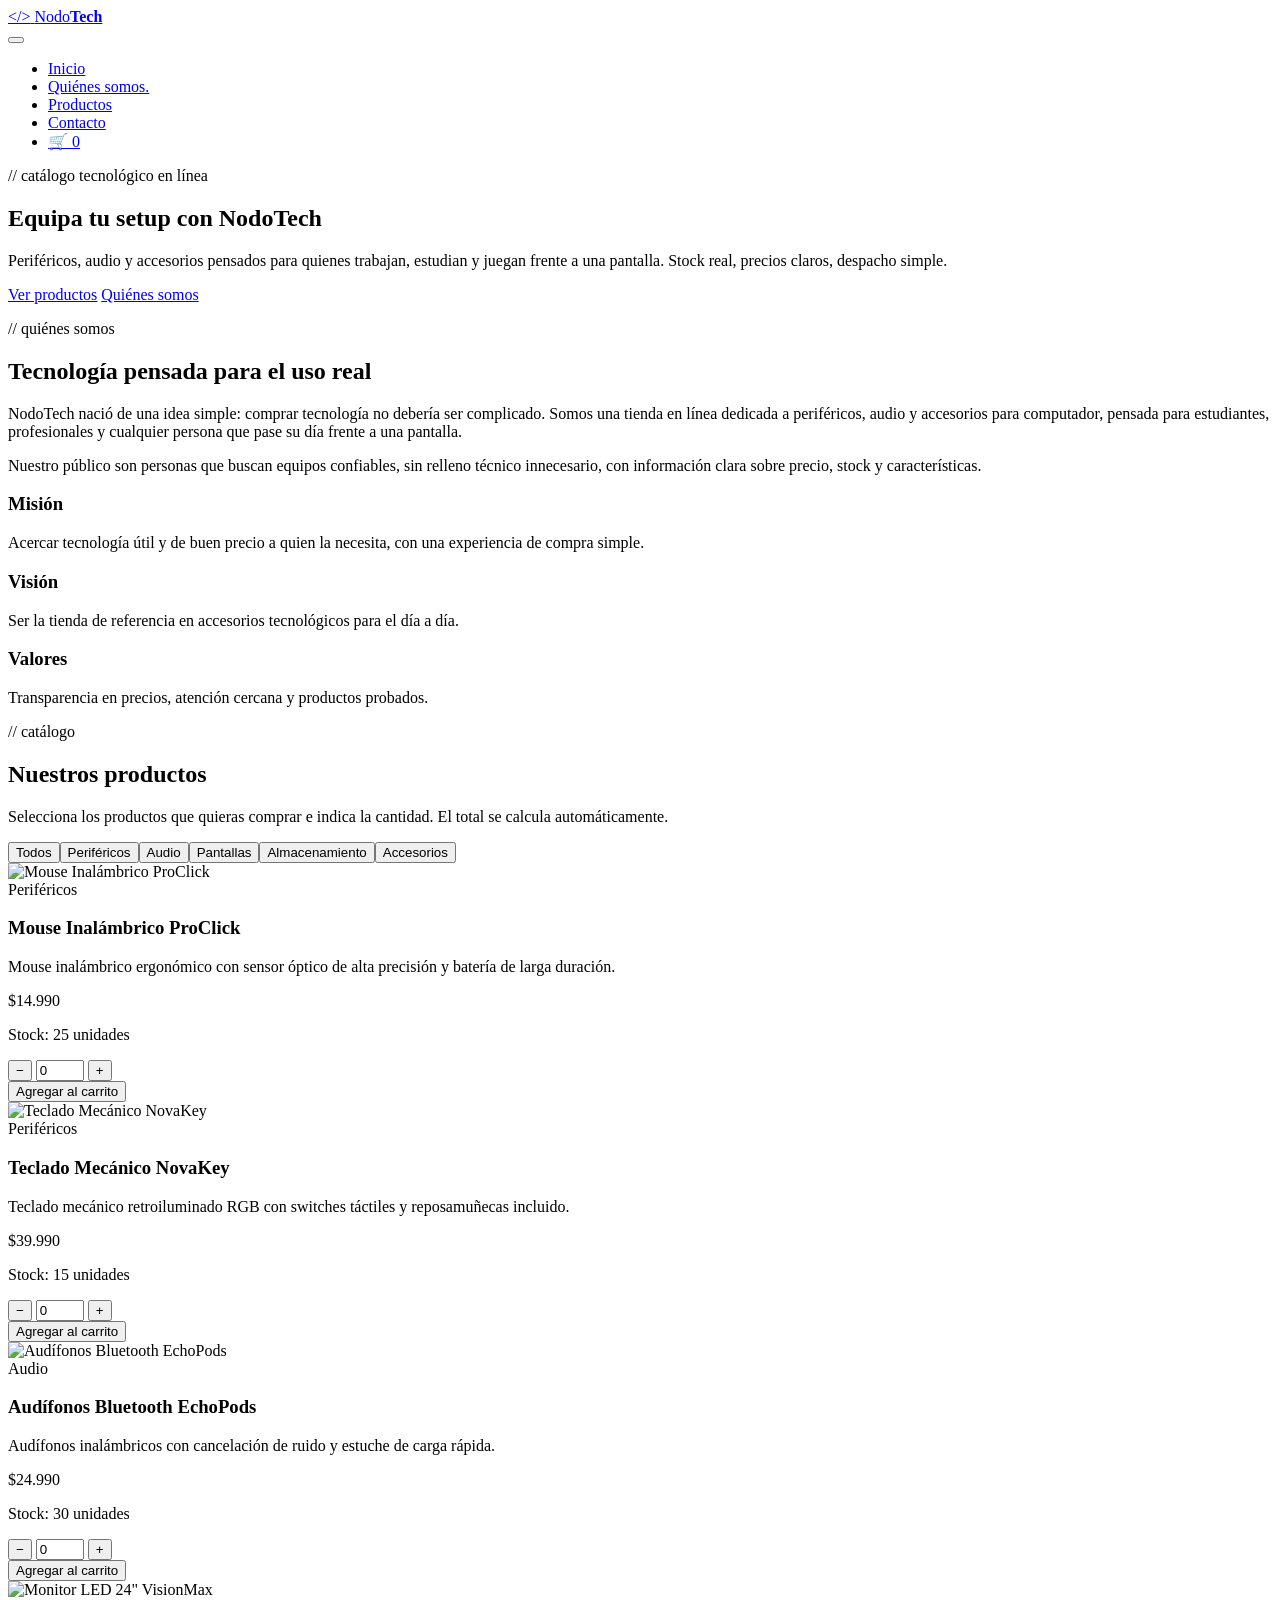
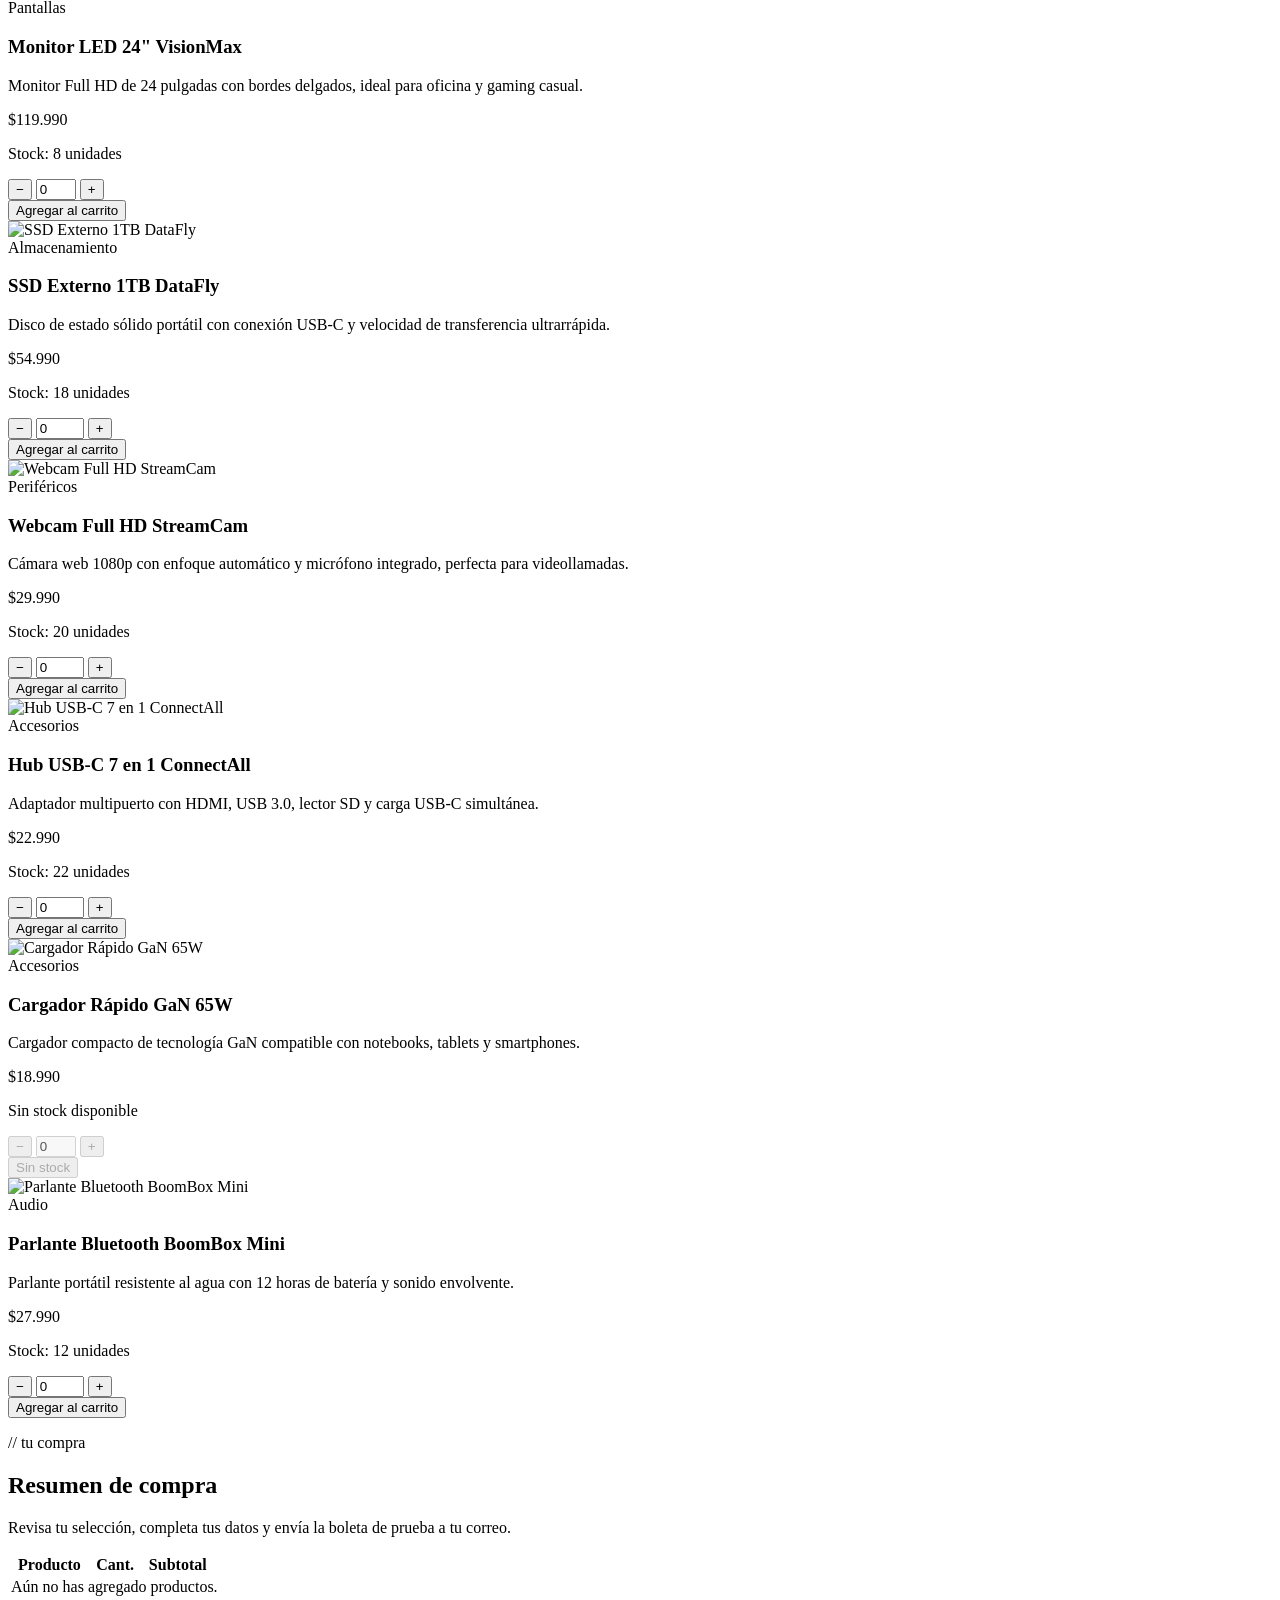
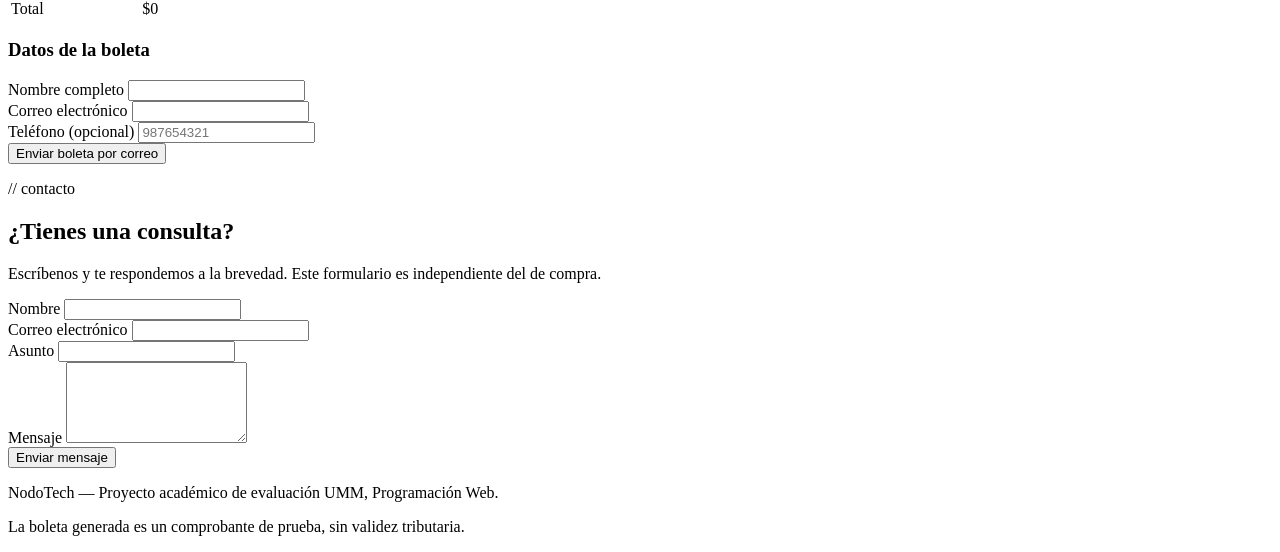
==== index.html @ cfc3ee5e "eedith index" ====
<!DOCTYPE html>
<html lang="es">
<head>
<meta charset="UTF-8">
<meta name="viewport" content="width=device-width, initial-scale=1.0">
<title>NodoTech — Tienda de Tecnología</title>
<meta name="description" content="NodoTech: periféricos, audio, pantallas y accesorios tecnológicos.">
<link rel="stylesheet" href="css/style.css">
</head>
<body>

<header class="site-header">
  <div class="container header-inner">
    <a href="#inicio" class="brand">
      <span class="brand-mark">&lt;/&gt;</span>
      <span class="brand-name">Nodo<strong>Tech</strong></span>
    </a>
    <nav class="main-nav" aria-label="Navegación principal">
      <button class="nav-toggle" id="navToggle" aria-expanded="false" aria-controls="navMenu" aria-label="Abrir menú">
        <span></span><span></span><span></span>
      </button>
      <ul id="navMenu" class="nav-menu">
        <li><a href="#inicio">Inicio</a></li>
        <li><a href="#quienes-somos">Quiénes somos.</a></li>
        <li><a href="#productos">Productos</a></li>
        <li><a href="#contacto">Contacto</a></li>
        <li><a href="#carrito" class="nav-cart">🛒 <span id="navCartCount">0</span></a></li>
      </ul>
    </nav>
  </div>
</header>

<main>

  <!-- INICIO -->
  <section id="inicio" class="hero">
    <div class="container hero-inner">
      <p class="eyebrow">// catálogo tecnológico en línea</p>
      <h1>Equipa tu setup con <span class="accent">NodoTech</span></h1>
      <p class="hero-lead">Periféricos, audio y accesorios pensados para quienes trabajan, estudian y juegan frente a una pantalla. Stock real, precios claros, despacho simple.</p>
      <div class="hero-actions">
        <a href="#productos" class="btn btn-primary">Ver productos</a>
        <a href="#quienes-somos" class="btn btn-ghost">Quiénes somos</a>
      </div>
    </div>
  </section>

  <!-- QUIENES SOMOS -->
  <section id="quienes-somos" class="section section-alt">
    <div class="container">
      <p class="eyebrow">// quiénes somos</p>
      <h2>Tecnología pensada para el uso real</h2>
      <div class="about-grid">
        <div class="about-text">
          <p>NodoTech nació de una idea simple: comprar tecnología no debería ser complicado. Somos una tienda en línea dedicada a periféricos, audio y accesorios para computador, pensada para estudiantes, profesionales y cualquier persona que pase su día frente a una pantalla.</p>
          <p>Nuestro público son personas que buscan equipos confiables, sin relleno técnico innecesario, con información clara sobre precio, stock y características.</p>
        </div>
        <div class="about-values">
          <article class="value-card">
            <h3>Misión</h3>
            <p>Acercar tecnología útil y de buen precio a quien la necesita, con una experiencia de compra simple.</p>
          </article>
          <article class="value-card">
            <h3>Visión</h3>
            <p>Ser la tienda de referencia en accesorios tecnológicos para el día a día.</p>
          </article>
          <article class="value-card">
            <h3>Valores</h3>
            <p>Transparencia en precios, atención cercana y productos probados.</p>
          </article>
        </div>
      </div>
    </div>
  </section>

  <!-- PRODUCTOS -->
  <section id="productos" class="section">
    <div class="container">
      <p class="eyebrow">// catálogo</p>
      <h2>Nuestros productos</h2>
      <p class="section-lead">Selecciona los productos que quieras comprar e indica la cantidad. El total se calcula automáticamente.</p>

      <div class="filters" id="filtros" aria-label="Filtrar por categoría"></div>

      <div id="productGrid" class="product-grid" aria-live="polite">
        <p class="loading-msg">Cargando productos…</p>
      </div>
    </div>
  </section>

  <!-- CARRITO / BOLETA -->
  <section id="carrito" class="section section-alt">
    <div class="container">
      <p class="eyebrow">// tu compra</p>
      <h2>Resumen de compra</h2>
      <p class="section-lead">Revisa tu selección, completa tus datos y envía la boleta de prueba a tu correo.</p>

      <div class="cart-layout">
        <div class="cart-summary">
          <table class="cart-table" id="cartTable">
            <thead>
              <tr><th>Producto</th><th>Cant.</th><th>Subtotal</th><th></th></tr>
            </thead>
            <tbody id="cartBody">
              <tr class="cart-empty-row"><td colspan="4">Aún no has agregado productos.</td></tr>
            </tbody>
            <tfoot>
              <tr><td colspan="2">Total</td><td id="cartTotal">$0</td><td></td></tr>
            </tfoot>
          </table>
        </div>

        <form id="formCompra" class="form-card" novalidate
              action="https://formsubmit.co/TU-CORREO@ejemplo.com" method="POST">
          <h3>Datos de la boleta</h3>

          <div class="form-group">
            <label for="compraNombre">Nombre completo</label>
            <input type="text" id="compraNombre" name="nombre" required minlength="3" autocomplete="name">
            <span class="error-msg" id="errCompraNombre"></span>
          </div>

          <div class="form-group">
            <label for="compraCorreo">Correo electrónico</label>
            <input type="email" id="compraCorreo" name="email" required autocomplete="email">
            <span class="error-msg" id="errCompraCorreo"></span>
          </div>

          <div class="form-group">
            <label for="compraTelefono">Teléfono (opcional)</label>
            <input type="tel" id="compraTelefono" name="telefono" inputmode="numeric" placeholder="987654321">
            <span class="error-msg" id="errCompraTelefono"></span>
          </div>

          <input type="hidden" name="_subject" value="Nueva boleta — NodoTech">
          <input type="hidden" name="detalle_compra" id="detalleCompra">
          <input type="hidden" name="_captcha" value="false">
          <input type="hidden" name="_template" value="table">
          <input type="hidden" name="_next" value="gracias.html">

          <span class="error-msg" id="errCarritoVacio"></span>

          <button type="submit" class="btn btn-primary btn-block">Enviar boleta por correo</button>
        </form>
      </div>
    </div>
  </section>

  <!-- CONTACTO -->
  <section id="contacto" class="section">
    <div class="container">
      <p class="eyebrow">// contacto</p>
      <h2>¿Tienes una consulta?</h2>
      <p class="section-lead">Escríbenos y te respondemos a la brevedad. Este formulario es independiente del de compra.</p>

      <form id="formContacto" class="form-card form-card-contact" novalidate
            action="https://formsubmit.co/TU-CORREO@ejemplo.com" method="POST">
        <div class="form-group">
          <label for="contNombre">Nombre</label>
          <input type="text" id="contNombre" name="nombre" required minlength="3" autocomplete="name">
          <span class="error-msg" id="errContNombre"></span>
        </div>

        <div class="form-group">
          <label for="contCorreo">Correo electrónico</label>
          <input type="email" id="contCorreo" name="email" required autocomplete="email">
          <span class="error-msg" id="errContCorreo"></span>
        </div>

        <div class="form-group">
          <label for="contAsunto">Asunto</label>
          <input type="text" id="contAsunto" name="asunto" required minlength="3">
          <span class="error-msg" id="errContAsunto"></span>
        </div>

        <div class="form-group">
          <label for="contMensaje">Mensaje</label>
          <textarea id="contMensaje" name="mensaje" rows="5" required minlength="10"></textarea>
          <span class="error-msg" id="errContMensaje"></span>
        </div>

        <input type="hidden" name="_subject" value="Nuevo mensaje de contacto — NodoTech">
        <input type="hidden" name="_captcha" value="false">
        <input type="hidden" name="_next" value="gracias.html">

        <button type="submit" class="btn btn-primary btn-block">Enviar mensaje</button>
      </form>
    </div>
  </section>

</main>

<footer class="site-footer">
  <div class="container footer-inner">
    <p>NodoTech — Proyecto académico de evaluación UMM, Programación Web.</p>
    <p class="footer-note">La boleta generada es un comprobante de prueba, sin validez tributaria.</p>
  </div>
</footer>

<!-- Plantilla de tarjeta de producto (usada por JS) -->
<template id="productCardTemplate">
  <article class="product-card">
    <div class="product-img"><img src="" alt=""></div>
    <div class="product-body">
      <span class="product-category"></span>
      <h3 class="product-name"></h3>
      <p class="product-desc"></p>
      <p class="product-price"></p>
      <p class="product-stock"></p>
      <div class="qty-control">
        <button type="button" class="qty-btn qty-minus" aria-label="Disminuir cantidad">−</button>
        <input type="number" class="qty-input" value="0" min="0" inputmode="numeric" aria-label="Cantidad">
        <button type="button" class="qty-btn qty-plus" aria-label="Aumentar cantidad">+</button>
      </div>
      <button type="button" class="btn btn-add">Agregar al carrito</button>
    </div>
  </article>
</template>

<script src="js/app.js"></script>
</body>
</html>
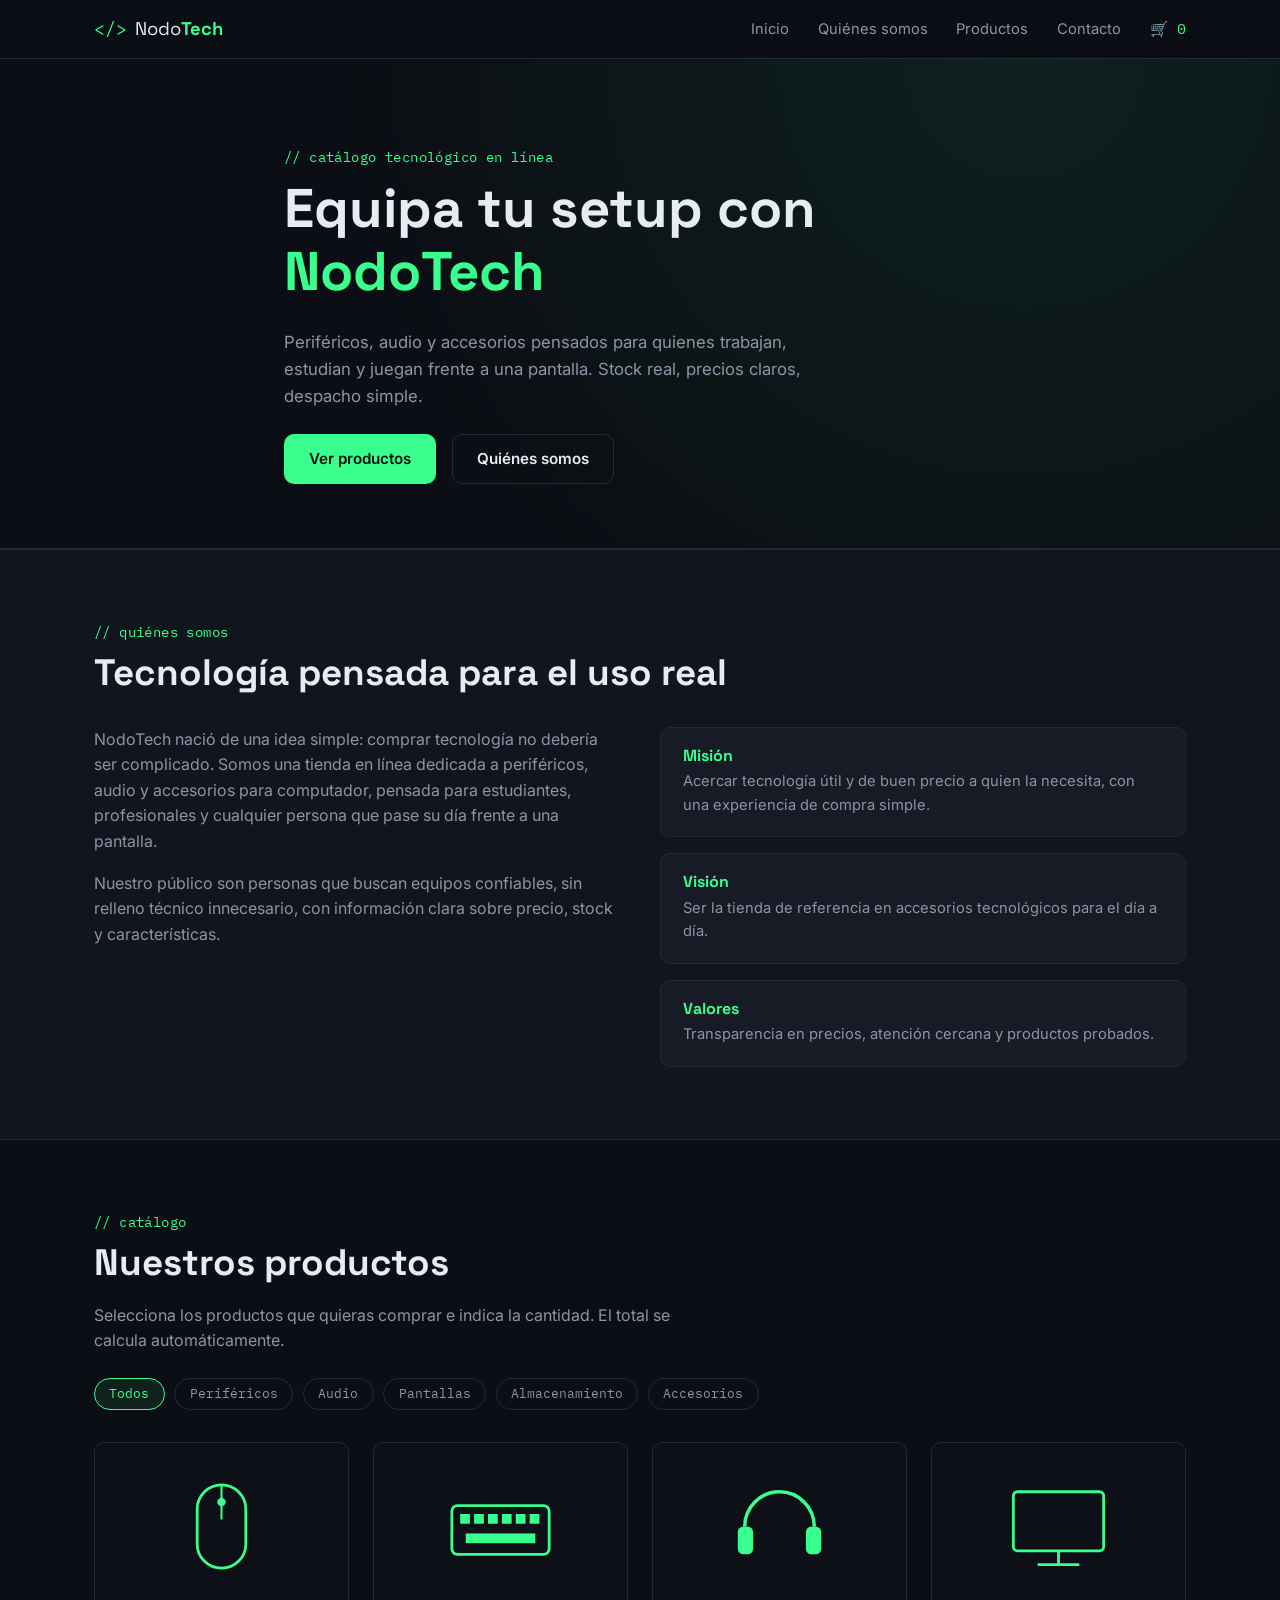
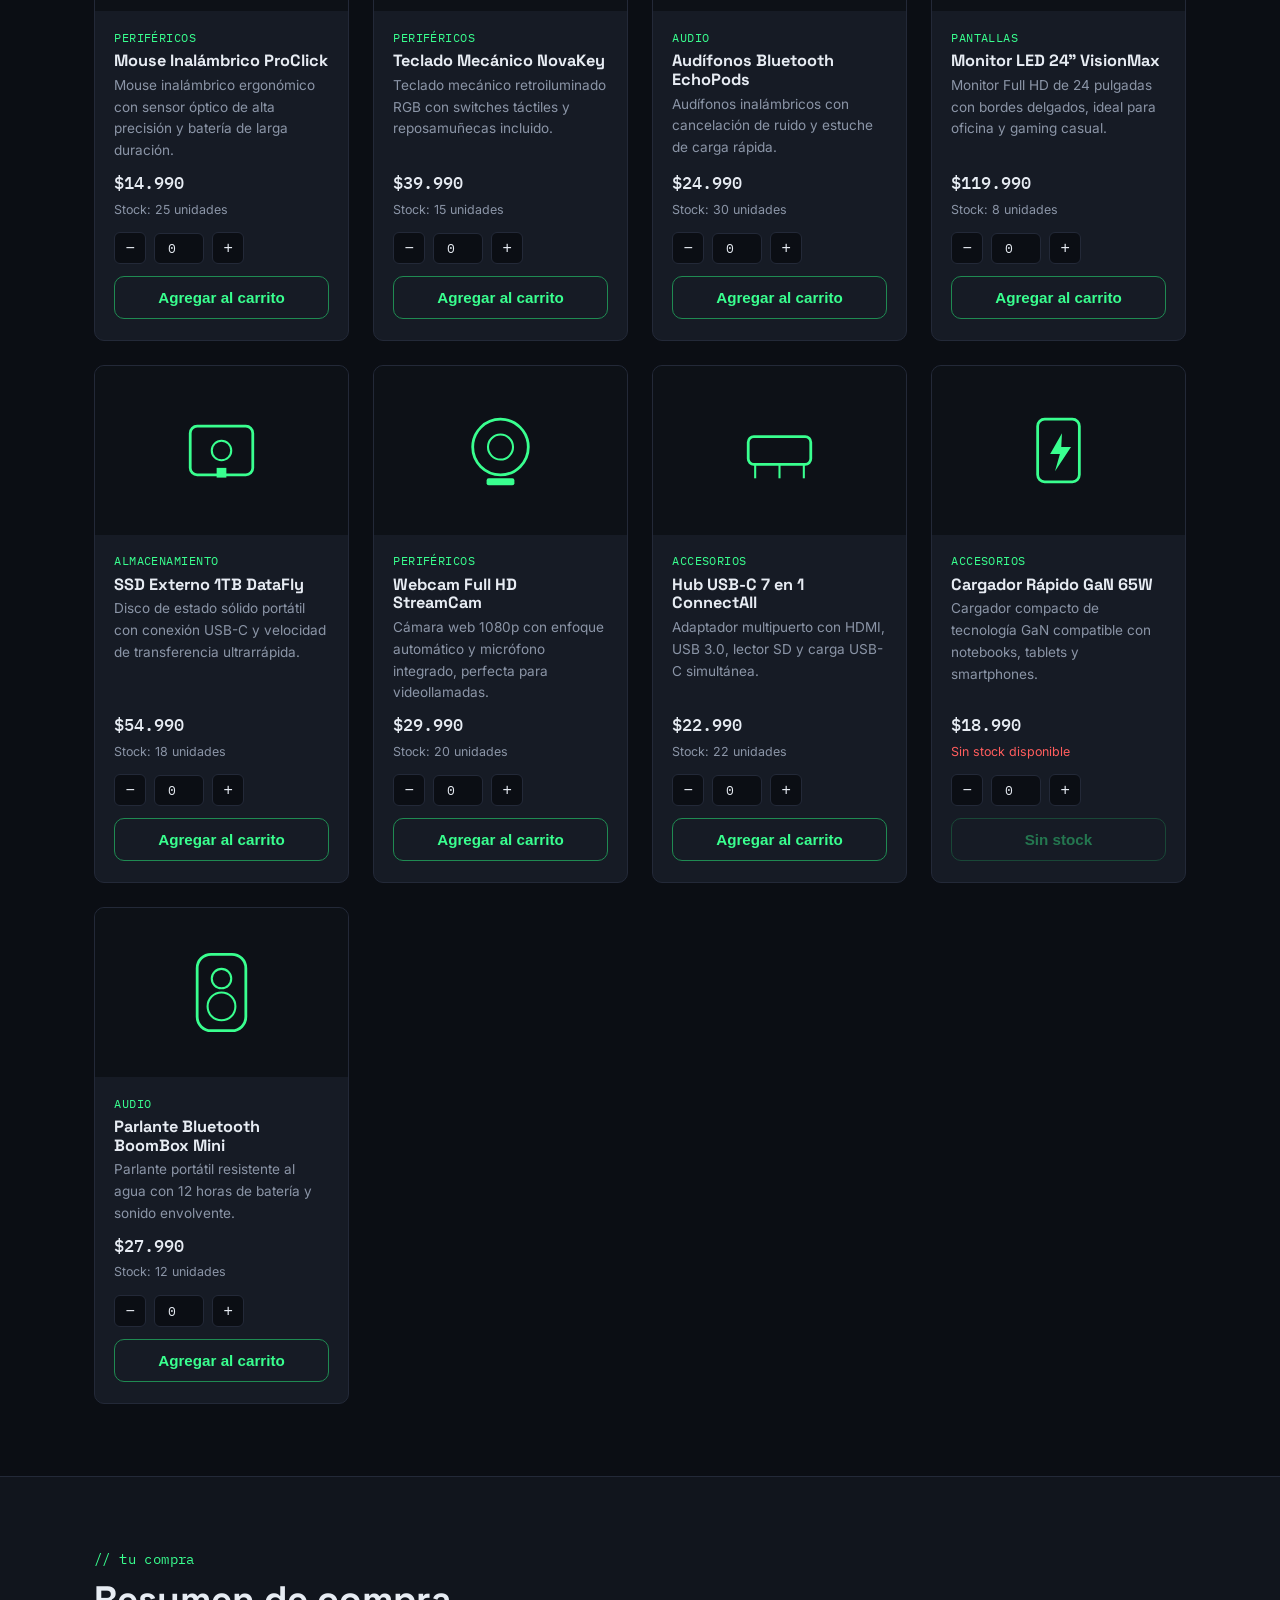
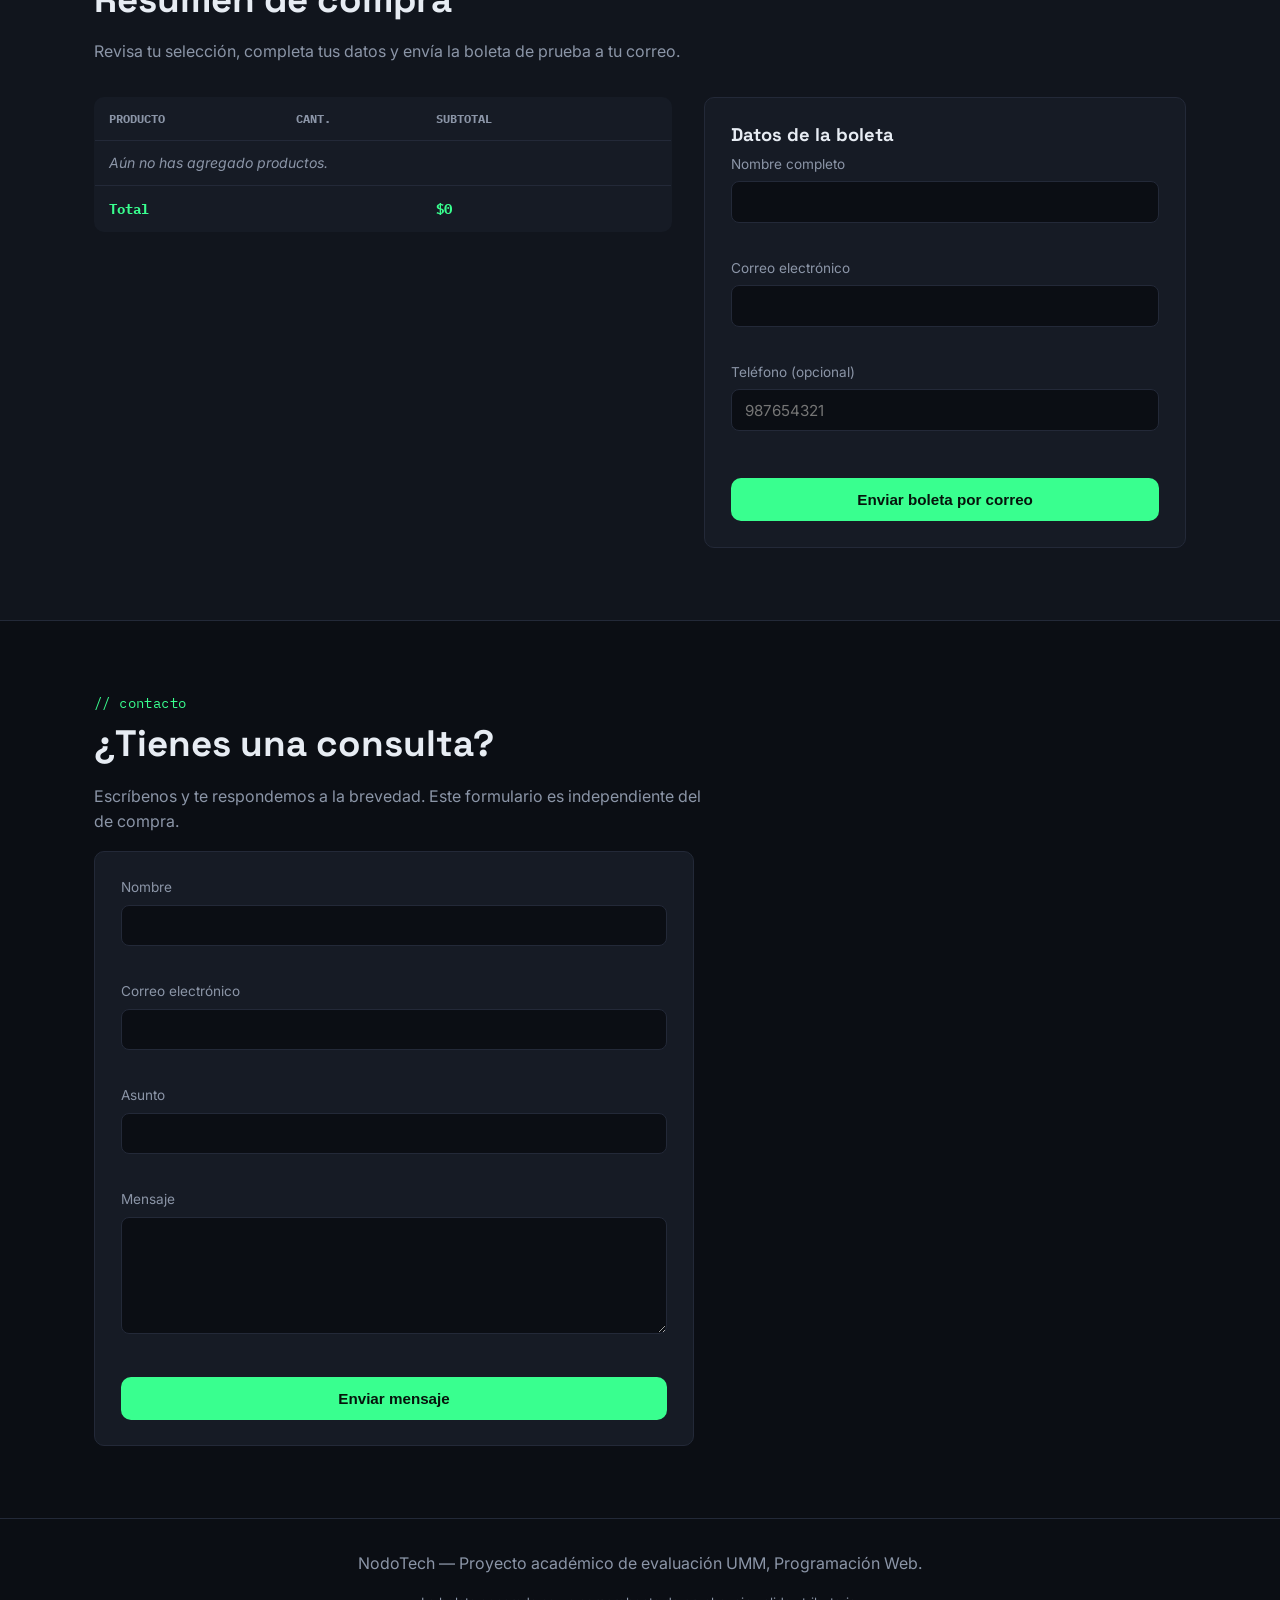
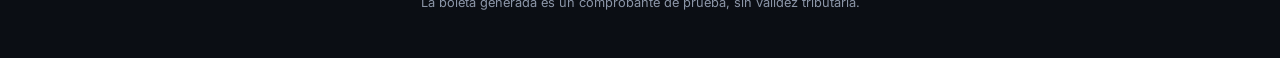
==== commit 5ea7ac4b: "edicion final y estructuracion proyecto UMM" ====
--- a/index.html
+++ b/index.html
@@ -21,7 +21,7 @@
       </button>
       <ul id="navMenu" class="nav-menu">
         <li><a href="#inicio">Inicio</a></li>
-        <li><a href="#quienes-somos">Quiénes somos.</a></li>
+        <li><a href="#quienes-somos">Quiénes somos</a></li>
         <li><a href="#productos">Productos</a></li>
         <li><a href="#contacto">Contacto</a></li>
         <li><a href="#carrito" class="nav-cart">🛒 <span id="navCartCount">0</span></a></li>
--- a/css/style.css
+++ b/css/style.css
@@ -0,0 +1,437 @@
+@import url('https://fonts.googleapis.com/css2?family=Space+Grotesk:wght@500;700&family=Inter:wght@400;500;600&family=IBM+Plex+Mono:wght@400;500&display=swap');
+
+/* ===================================================
+   NodoTech — style.css
+   Paleta: fondo casi negro azulado, acento verde-lima
+   terminal, tipografía mono para detalles técnicos.
+   =================================================== */
+
+:root {
+  --bg: #0b0e14;
+  --bg-alt: #11151d;
+  --surface: #161b25;
+  --border: #232938;
+  --text: #e7ecf3;
+  --text-dim: #8b95a7;
+  --accent: #39ff8f;
+  --accent-dim: #1f8a52;
+  --danger: #ff5d5d;
+  --radius: 10px;
+  --font-display: 'Space Grotesk', 'Segoe UI', sans-serif;
+  --font-mono: 'IBM Plex Mono', 'Courier New', monospace;
+  --font-body: 'Inter', 'Segoe UI', sans-serif;
+  --max-width: 1140px;
+}
+
+* { box-sizing: border-box; }
+
+html { scroll-behavior: smooth; }
+
+body {
+  margin: 0;
+  background: var(--bg);
+  color: var(--text);
+  font-family: var(--font-body);
+  line-height: 1.6;
+}
+
+img { max-width: 100%; display: block; }
+
+a { color: inherit; text-decoration: none; }
+
+h1, h2, h3 {
+  font-family: var(--font-display);
+  font-weight: 700;
+  line-height: 1.15;
+  margin: 0 0 .5em;
+}
+
+h1 { font-size: clamp(2rem, 5vw, 3.4rem); }
+h2 { font-size: clamp(1.6rem, 3.4vw, 2.3rem); }
+h3 { font-size: 1.15rem; }
+
+p { margin: 0 0 1em; color: var(--text-dim); }
+
+.container {
+  width: 100%;
+  max-width: var(--max-width);
+  margin: 0 auto;
+  padding: 0 1.5rem;
+}
+
+.eyebrow {
+  font-family: var(--font-mono);
+  color: var(--accent);
+  font-size: .85rem;
+  letter-spacing: .03em;
+  margin-bottom: .6em;
+}
+
+.accent { color: var(--accent); }
+
+/* ---------- Buttons ---------- */
+.btn {
+  display: inline-block;
+  padding: .75rem 1.5rem;
+  border-radius: var(--radius);
+  font-weight: 600;
+  font-size: .95rem;
+  cursor: pointer;
+  border: 1px solid transparent;
+  transition: transform .15s ease, background .15s ease, border-color .15s ease;
+}
+.btn:focus-visible {
+  outline: 2px solid var(--accent);
+  outline-offset: 2px;
+}
+.btn-primary {
+  background: var(--accent);
+  color: #06140c;
+}
+.btn-primary:hover { transform: translateY(-1px); background: #4dffa0; }
+.btn-ghost {
+  background: transparent;
+  color: var(--text);
+  border-color: var(--border);
+}
+.btn-ghost:hover { border-color: var(--accent); color: var(--accent); }
+.btn-block { width: 100%; }
+.btn-add {
+  width: 100%;
+  background: var(--surface);
+  color: var(--accent);
+  border: 1px solid var(--accent-dim);
+  margin-top: .75rem;
+}
+.btn-add:hover { background: var(--accent-dim); color: #06140c; }
+.btn-add:disabled {
+  opacity: .4;
+  cursor: not-allowed;
+}
+
+/* ---------- Header ---------- */
+.site-header {
+  position: sticky;
+  top: 0;
+  z-index: 50;
+  background: rgba(11, 14, 20, .9);
+  backdrop-filter: blur(8px);
+  border-bottom: 1px solid var(--border);
+}
+.header-inner {
+  display: flex;
+  align-items: center;
+  justify-content: space-between;
+  padding: .9rem 1.5rem;
+}
+.brand {
+  display: flex;
+  align-items: center;
+  gap: .5rem;
+  font-family: var(--font-display);
+  font-size: 1.15rem;
+}
+.brand-mark {
+  font-family: var(--font-mono);
+  color: var(--accent);
+}
+.brand-mark.big { font-size: 2.5rem; display: block; margin-bottom: .5rem; }
+.brand-name strong { color: var(--accent); }
+
+.nav-toggle {
+  display: none;
+  flex-direction: column;
+  gap: 5px;
+  background: none;
+  border: none;
+  cursor: pointer;
+  padding: 8px;
+}
+.nav-toggle span {
+  width: 22px;
+  height: 2px;
+  background: var(--text);
+  display: block;
+}
+
+.nav-menu {
+  display: flex;
+  align-items: center;
+  gap: 1.8rem;
+  list-style: none;
+  margin: 0;
+  padding: 0;
+}
+.nav-menu a {
+  font-size: .92rem;
+  color: var(--text-dim);
+}
+.nav-menu a:hover, .nav-menu a:focus-visible { color: var(--accent); }
+.nav-cart {
+  font-family: var(--font-mono);
+  color: var(--accent) !important;
+}
+
+/* ---------- Hero ---------- */
+.hero {
+  padding: 5.5rem 0 4rem;
+  background:
+    radial-gradient(circle at 80% 0%, rgba(57,255,143,.08), transparent 60%),
+    var(--bg);
+  border-bottom: 1px solid var(--border);
+}
+.hero-inner { max-width: 760px; }
+.hero-lead { font-size: 1.05rem; max-width: 540px; }
+.hero-actions {
+  display: flex;
+  gap: 1rem;
+  flex-wrap: wrap;
+  margin-top: 1.5rem;
+}
+
+/* ---------- Sections ---------- */
+.section { padding: 4.5rem 0; }
+.section-alt { background: var(--bg-alt); border-top: 1px solid var(--border); border-bottom: 1px solid var(--border); }
+.section-lead { max-width: 620px; }
+
+/* About */
+.about-grid {
+  display: grid;
+  grid-template-columns: 1fr 1fr;
+  gap: 2.5rem;
+  margin-top: 2rem;
+}
+.about-values {
+  display: grid;
+  gap: 1rem;
+}
+.value-card {
+  background: var(--surface);
+  border: 1px solid var(--border);
+  border-radius: var(--radius);
+  padding: 1.2rem 1.4rem;
+}
+.value-card h3 { color: var(--accent); margin-bottom: .3em; font-size: 1rem; }
+.value-card p { margin: 0; font-size: .92rem; }
+
+/* ---------- Filters ---------- */
+.filters {
+  display: flex;
+  gap: .6rem;
+  flex-wrap: wrap;
+  margin: 1.5rem 0 2rem;
+}
+.filter-btn {
+  font-family: var(--font-mono);
+  font-size: .82rem;
+  padding: .4rem .9rem;
+  border-radius: 999px;
+  border: 1px solid var(--border);
+  background: transparent;
+  color: var(--text-dim);
+  cursor: pointer;
+}
+.filter-btn.active {
+  border-color: var(--accent);
+  color: var(--accent);
+  background: rgba(57,255,143,.08);
+}
+
+/* ---------- Product grid ---------- */
+.product-grid {
+  display: grid;
+  grid-template-columns: repeat(auto-fill, minmax(240px, 1fr));
+  gap: 1.5rem;
+}
+.loading-msg { font-family: var(--font-mono); color: var(--text-dim); }
+.product-card {
+  background: var(--surface);
+  border: 1px solid var(--border);
+  border-radius: var(--radius);
+  overflow: hidden;
+  display: flex;
+  flex-direction: column;
+  transition: border-color .15s ease;
+}
+.product-card:hover { border-color: var(--accent-dim); }
+.product-img {
+  background: #0d1117;
+  aspect-ratio: 1.5/1;
+  display: flex;
+  align-items: center;
+  justify-content: center;
+}
+.product-img img { width: 55%; }
+.product-body { padding: 1.1rem 1.2rem 1.3rem; display: flex; flex-direction: column; flex: 1; }
+.product-category {
+  font-family: var(--font-mono);
+  font-size: .72rem;
+  color: var(--accent);
+  text-transform: uppercase;
+  letter-spacing: .04em;
+}
+.product-name { font-size: 1.02rem; margin: .3em 0 .25em; }
+.product-desc { font-size: .85rem; margin-bottom: .6em; flex: 1; }
+.product-price { font-family: var(--font-mono); color: var(--text); font-size: 1.05rem; font-weight: 500; margin: 0; }
+.product-stock { font-size: .78rem; margin: .2em 0 0; }
+.product-stock.out { color: var(--danger); }
+
+.qty-control {
+  display: flex;
+  align-items: center;
+  gap: .5rem;
+  margin-top: .8rem;
+}
+.qty-btn {
+  width: 32px; height: 32px;
+  border-radius: 6px;
+  border: 1px solid var(--border);
+  background: var(--bg);
+  color: var(--text);
+  cursor: pointer;
+  font-size: 1rem;
+}
+.qty-btn:hover { border-color: var(--accent); color: var(--accent); }
+.qty-input {
+  width: 50px;
+  text-align: center;
+  background: var(--bg);
+  border: 1px solid var(--border);
+  border-radius: 6px;
+  color: var(--text);
+  padding: .35rem 0;
+  font-family: var(--font-mono);
+}
+
+/* ---------- Cart ---------- */
+.cart-layout {
+  display: grid;
+  grid-template-columns: 1.2fr 1fr;
+  gap: 2rem;
+  align-items: start;
+  margin-top: 2rem;
+}
+.cart-table {
+  width: 100%;
+  border-collapse: collapse;
+  background: var(--surface);
+  border: 1px solid var(--border);
+  border-radius: var(--radius);
+  overflow: hidden;
+}
+.cart-table th, .cart-table td {
+  padding: .7rem .9rem;
+  text-align: left;
+  font-size: .88rem;
+  border-bottom: 1px solid var(--border);
+}
+.cart-table thead th {
+  font-family: var(--font-mono);
+  color: var(--text-dim);
+  font-size: .75rem;
+  text-transform: uppercase;
+}
+.cart-table tfoot td {
+  font-weight: 700;
+  border-bottom: none;
+  font-family: var(--font-mono);
+  color: var(--accent);
+}
+.cart-empty-row td { color: var(--text-dim); font-style: italic; }
+.remove-item {
+  background: none;
+  border: none;
+  color: var(--danger);
+  cursor: pointer;
+  font-size: .85rem;
+}
+
+/* ---------- Forms ---------- */
+.form-card {
+  background: var(--surface);
+  border: 1px solid var(--border);
+  border-radius: var(--radius);
+  padding: 1.6rem;
+}
+.form-card h3 { margin-top: 0; }
+.form-card-contact { max-width: 600px; }
+.form-group { margin-bottom: 1.1rem; }
+.form-group label {
+  display: block;
+  font-size: .85rem;
+  color: var(--text-dim);
+  margin-bottom: .35rem;
+}
+.form-group input, .form-group textarea {
+  width: 100%;
+  padding: .65rem .8rem;
+  border-radius: 8px;
+  border: 1px solid var(--border);
+  background: var(--bg);
+  color: var(--text);
+  font-family: var(--font-body);
+  font-size: .95rem;
+}
+.form-group input:focus, .form-group textarea:focus {
+  outline: none;
+  border-color: var(--accent);
+}
+.form-group.has-error input, .form-group.has-error textarea {
+  border-color: var(--danger);
+}
+.error-msg {
+  display: block;
+  color: var(--danger);
+  font-size: .78rem;
+  margin-top: .3rem;
+  min-height: 1em;
+}
+
+/* ---------- Footer ---------- */
+.site-footer {
+  border-top: 1px solid var(--border);
+  padding: 2rem 0;
+}
+.footer-inner { text-align: center; }
+.footer-note { font-size: .8rem; }
+
+/* ---------- Thanks page ---------- */
+.thanks-page {
+  min-height: 100vh;
+  display: flex;
+  align-items: center;
+  justify-content: center;
+  text-align: center;
+}
+.thanks-inner { max-width: 420px; }
+
+/* ===================================================
+   Responsive
+   =================================================== */
+@media (max-width: 880px) {
+  .about-grid, .cart-layout { grid-template-columns: 1fr; }
+}
+
+@media (max-width: 720px) {
+  .nav-toggle { display: flex; }
+  .nav-menu {
+    position: absolute;
+    top: 100%;
+    left: 0;
+    right: 0;
+    background: var(--bg);
+    border-bottom: 1px solid var(--border);
+    flex-direction: column;
+    align-items: flex-start;
+    padding: 1rem 1.5rem 1.5rem;
+    gap: 1rem;
+    display: none;
+  }
+  .nav-menu.open { display: flex; }
+  .hero { padding: 3.5rem 0 2.5rem; }
+  .section { padding: 3rem 0; }
+}
+
+@media (prefers-reduced-motion: reduce) {
+  * { transition: none !important; scroll-behavior: auto !important; }
+}
